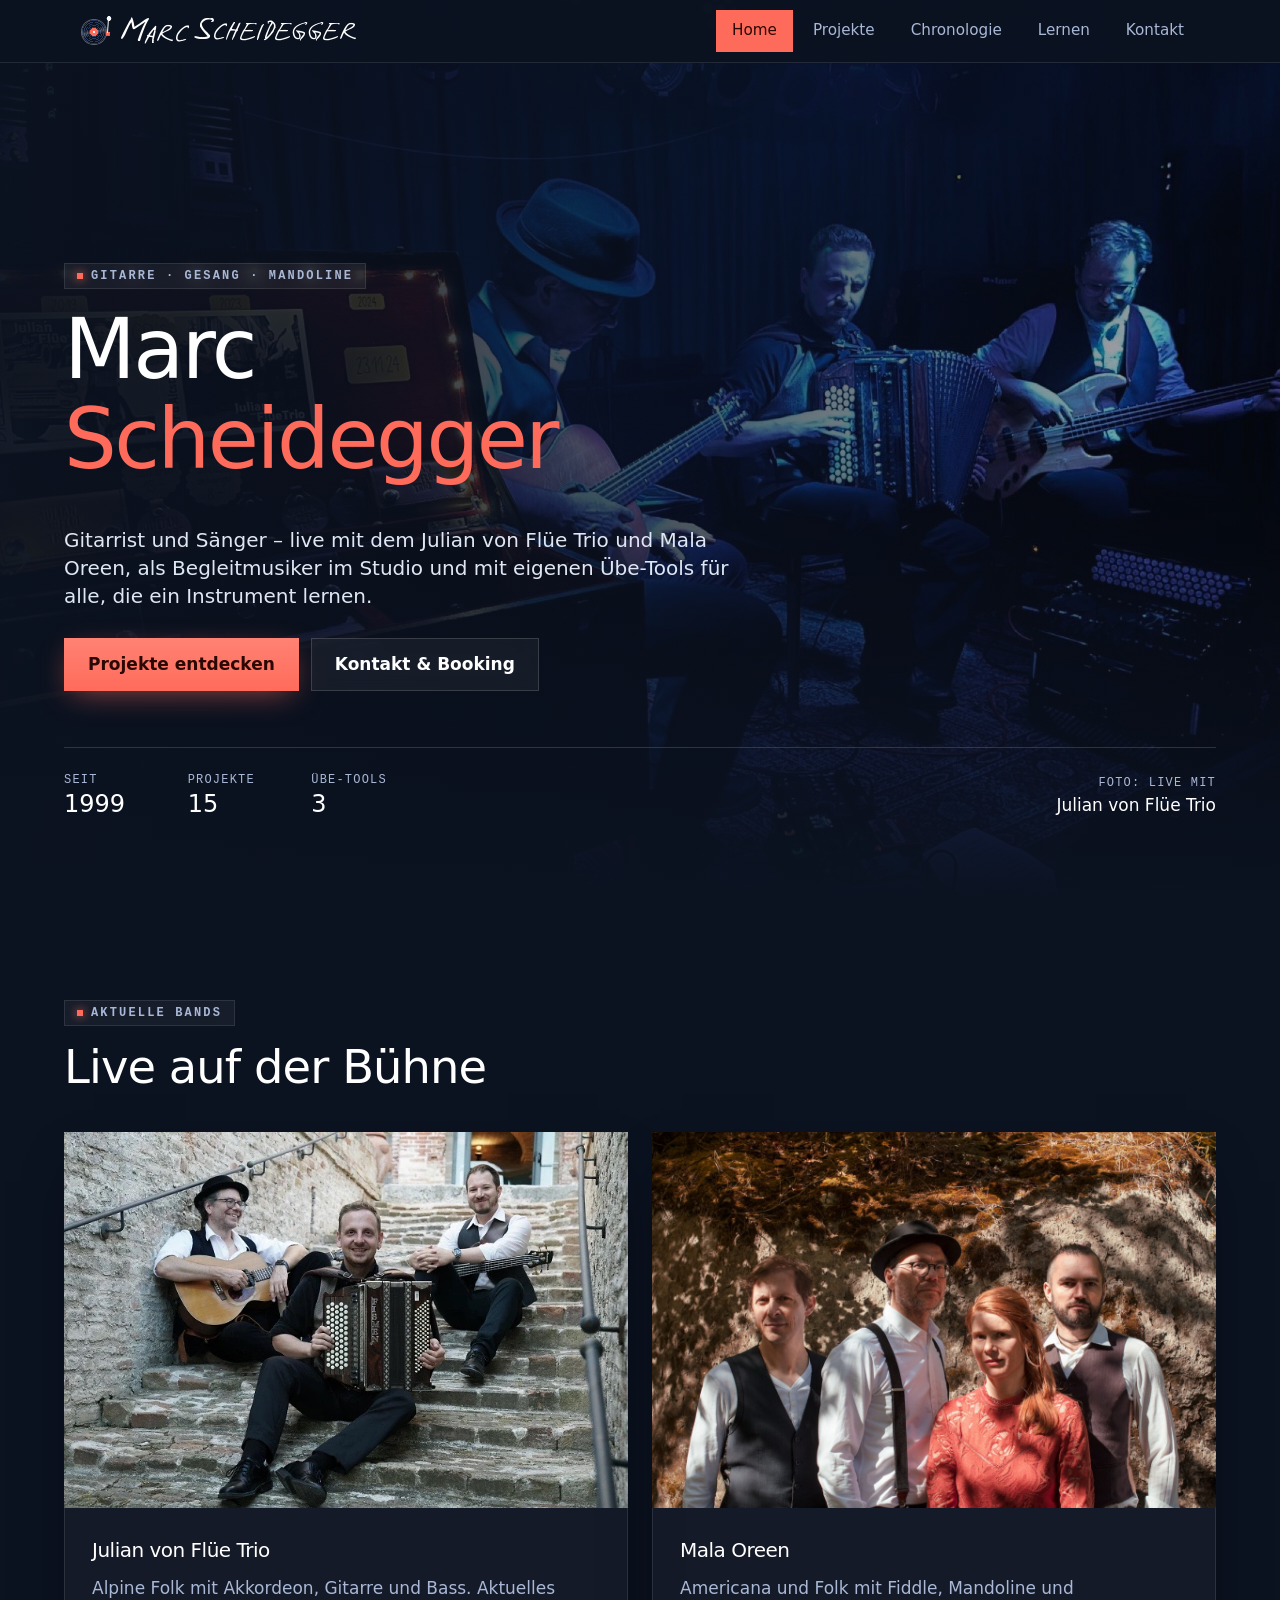
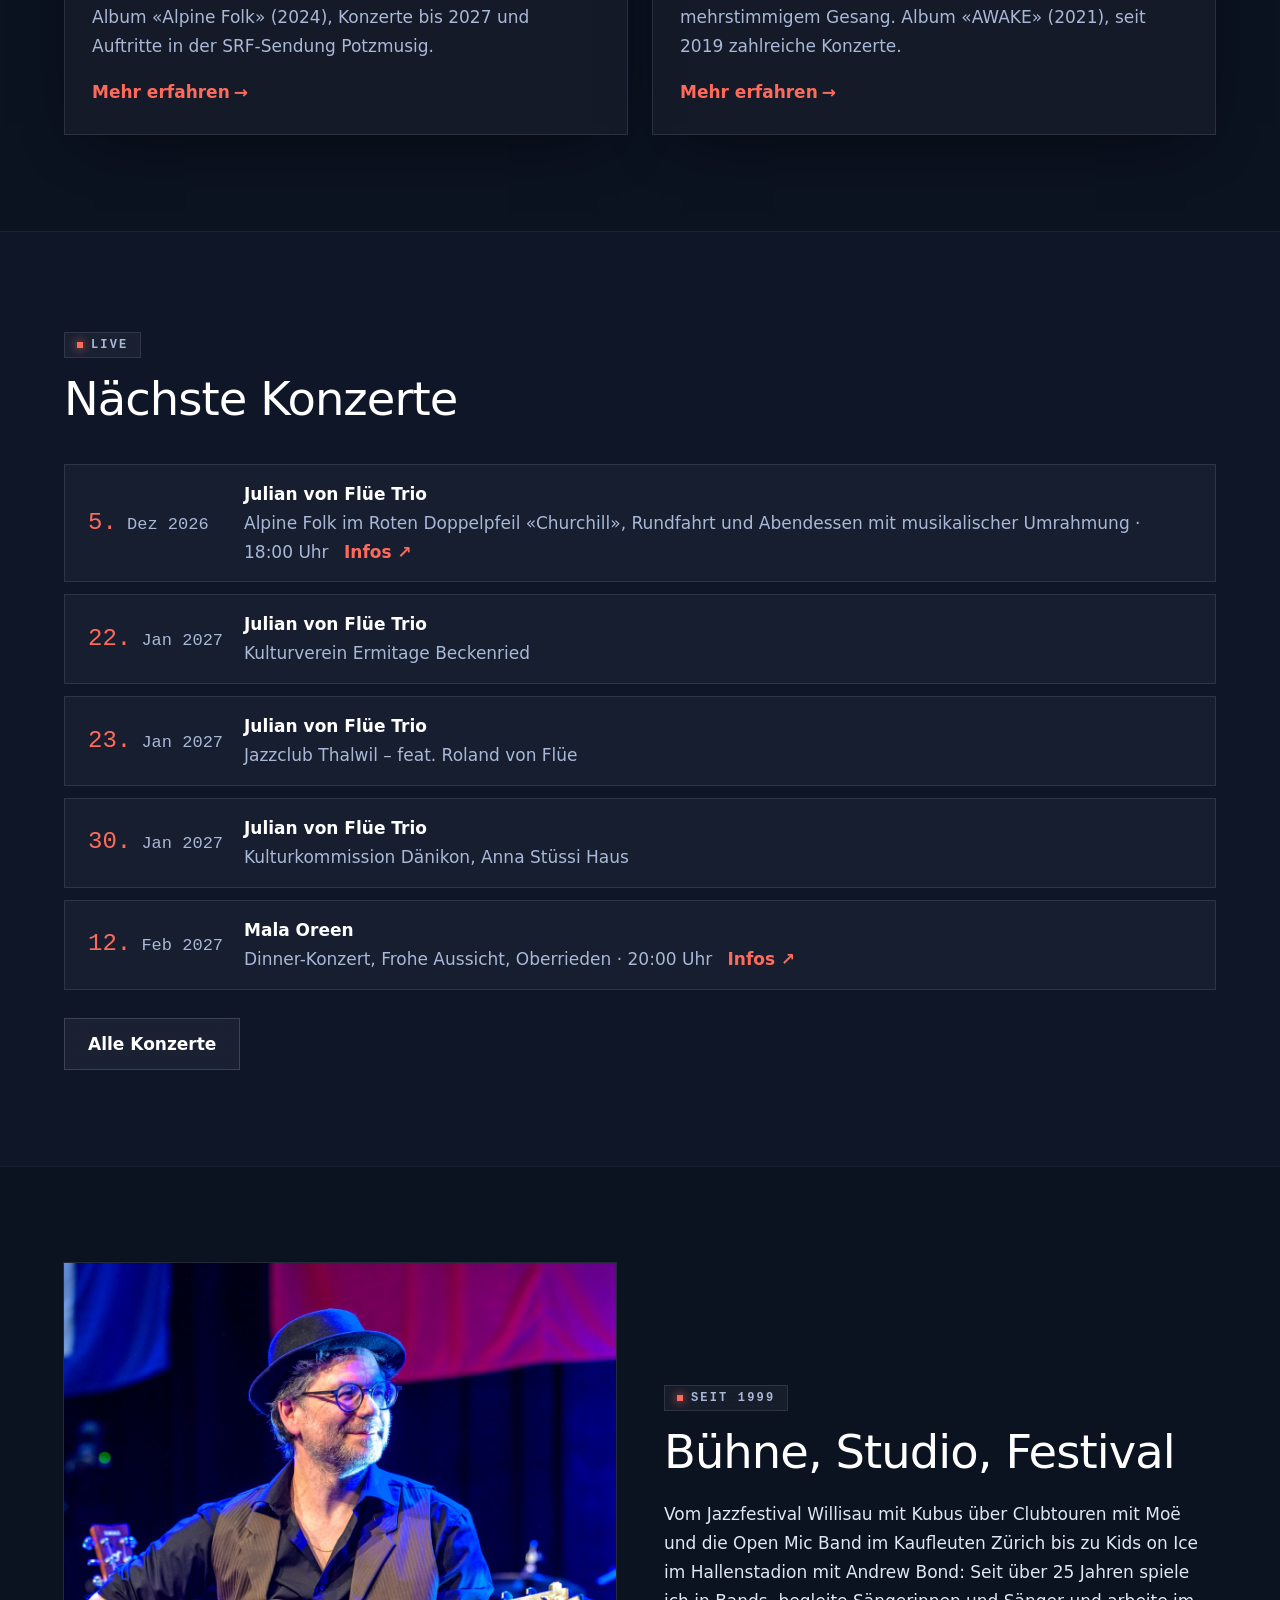
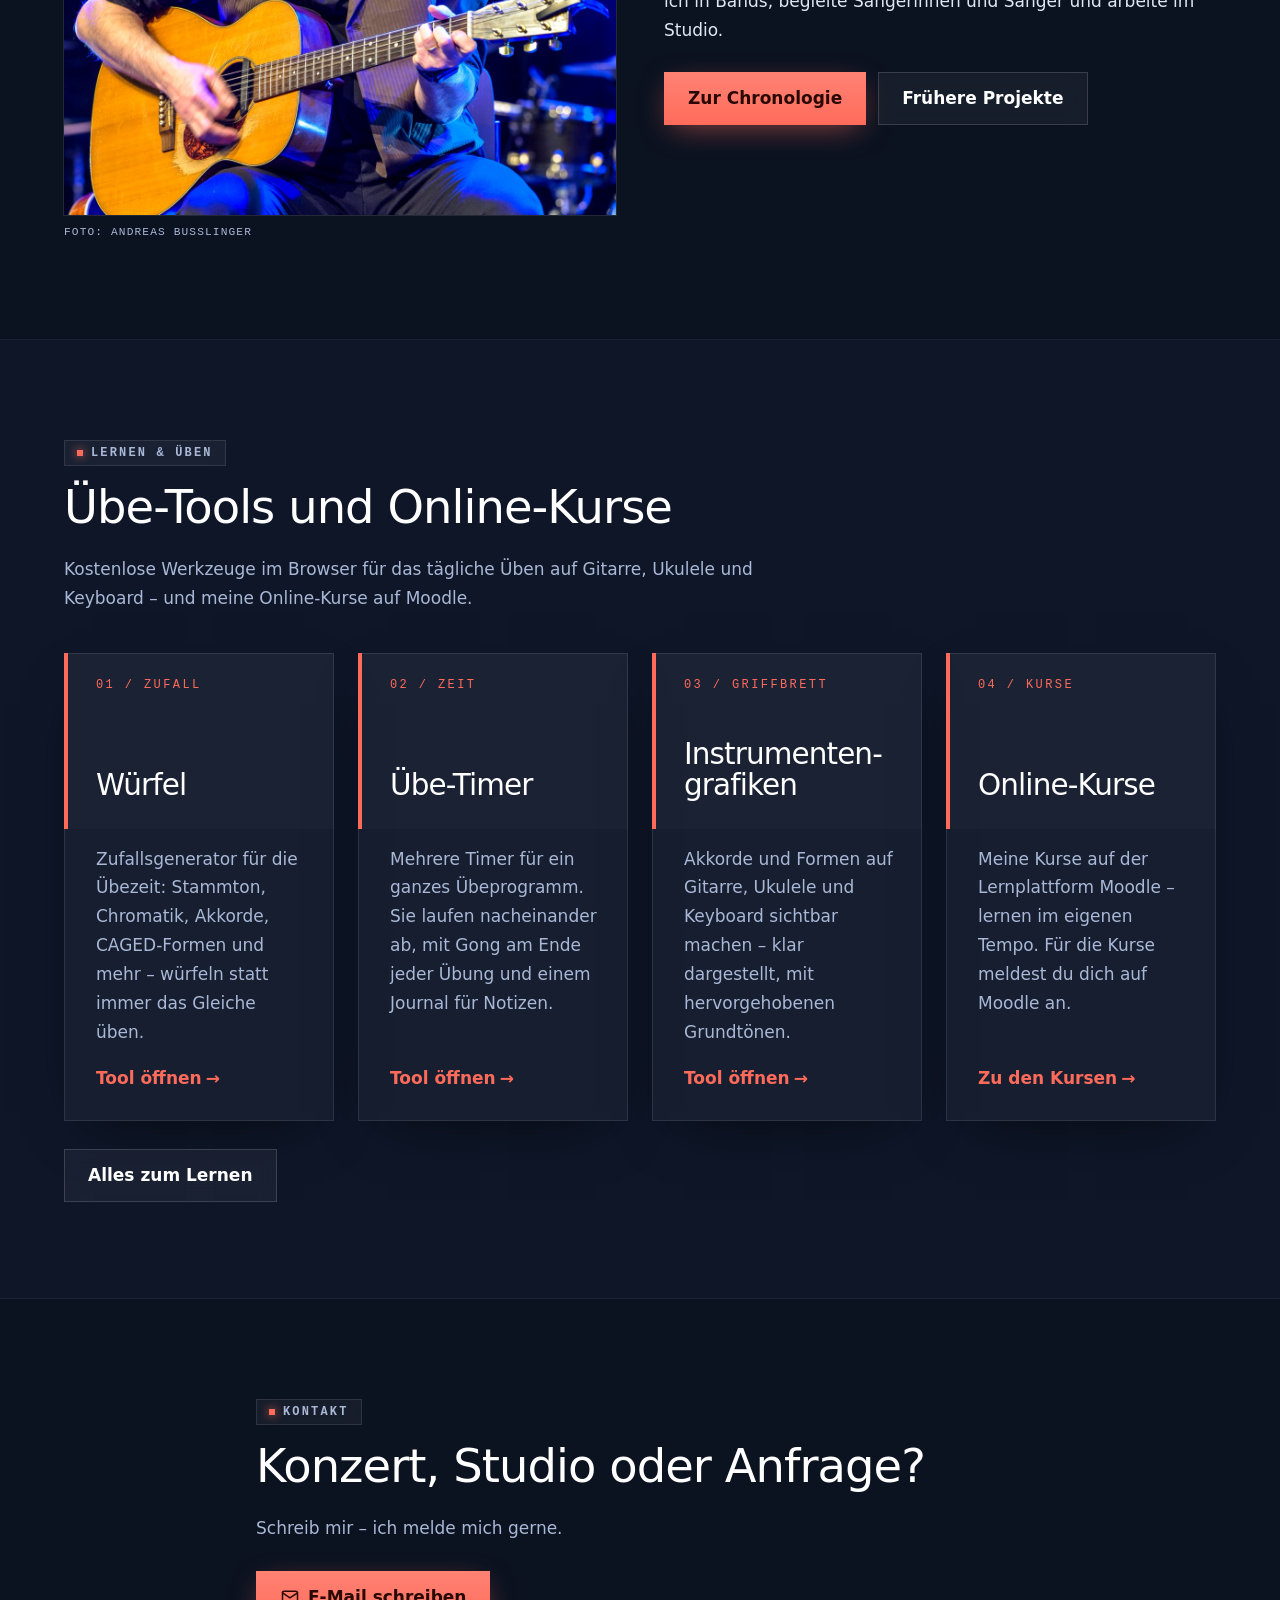
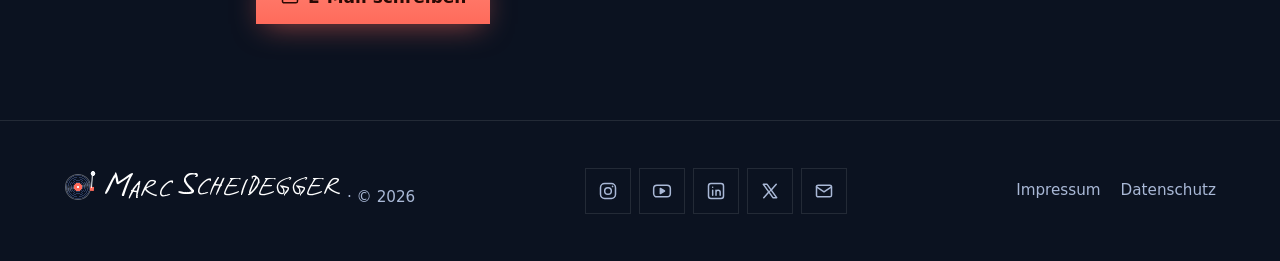
==== index.html @ a6426c43 "Patrick Jonsson: Hörproben Granville Road und Sunrise Co-Authored-By: Claude Opus 5.5 <noreply@anthr" ====
<!doctype html>
<!-- Diese Datei wird von build.py erzeugt – Änderungen bitte dort machen. -->
<html lang="de-CH">
<head>
    <!-- Unsichtbarer Kopf: Zeichensatz, Handy-Darstellung, Titel, Beschreibung
         für Google (description) und für Link-Vorschauen (og:…), Icon, CSS und JS -->
    <meta charset="utf-8">
    <meta name="viewport" content="width=device-width, initial-scale=1">
    <title>Marc Scheidegger – Gitarre &amp; Gesang</title>
    <meta name="description" content="Marc Scheidegger – Gitarrist und Sänger mit dem Julian von Flüe Trio, Mala Oreen und Boogiefox. Projekte, Chronologie und Übe-Tools.">
    <meta property="og:title" content="Marc Scheidegger – Gitarre &amp; Gesang">
    <meta property="og:description" content="Marc Scheidegger – Gitarrist und Sänger mit dem Julian von Flüe Trio, Mala Oreen und Boogiefox. Projekte, Chronologie und Übe-Tools.">
    <meta property="og:image" content="https://marcscheidegger.ch/img/hero-jvf-earlclub.jpg">
    <meta property="og:type" content="website">
    <meta name="theme-color" content="#0b1220">
    <link rel="icon" href="favicon.svg" type="image/svg+xml">
    <link rel="stylesheet" href="css/site.css?v=23">
    <script src="js/site.js?v=23"></script>
</head>
<body>
    <!-- Unsichtbarer Sprunglink für Tastatur- und Screenreader-Nutzer -->
    <a class="skip" href="#inhalt">Zum Inhalt</a>

    <!-- ===== KOPFZEILE: Name links, Navigation rechts (bleibt beim Scrollen oben).
         Auf dem Handy wird die Navigation hinter dem Knopf "Menü" versteckt. ===== -->
    <!-- Kopfleiste bündig oben über die ganze Breite, deckendes Nachtblau: Tailwind-Klassen direkt hier (Aussehen der Menüpunkte: .nav in src/site.tailwind.css) -->
    <header class="site-header fixed inset-x-0 top-0 z-50 border-b border-white/10 bg-night-950/95 backdrop-blur-xl">
        <div class="relative mx-auto flex max-w-6xl items-center justify-between gap-4 px-4 py-2.5">
            <a class="logo" href="index.html" aria-label="Marc Scheidegger – Startseite" data-jukebox aria-controls="jukebox" title="Plattenspieler: Jukebox öffnen"><b class="logo-zeichen" aria-hidden="true"></b><span class="logo-wort">Marc</span> <span class="logo-wort">Scheidegger</span></a>
            <button class="nav-toggle" aria-expanded="false" aria-controls="nav" aria-label="Menü"><span aria-hidden="true"></span></button>
            <nav class="nav" id="nav" aria-label="Hauptnavigation">
                <ul>
                <li><a href="index.html" aria-current="page">Home</a></li>
                <li><a href="projekte.html">Projekte</a></li>
                <li><a href="chronologie.html">Chronologie</a></li>
                <li><a href="lernen.html">Lernen</a></li>
                <li><a href="kontakt.html">Kontakt</a></li>
                </ul>
            </nav>
        </div>
    </header>

    <!-- ===== JUKEBOX: öffnet sich beim Klick auf den Plattenspieler im Logo (site.js) ===== -->
    <div class="jukebox" id="jukebox" role="dialog" aria-label="Jukebox" hidden>
        <div class="jb-kopf"><p><span>Jukebox</span> Hörproben nach Künstler · Apple Music</p><button type="button" aria-label="Jukebox schliessen">×</button></div>
        <div class="jb-liste">
            <section class="jb-kuenstler">
                <h3><a href="projekte.html#julian-von-fluee">Julian von Flüe Trio</a> <span>6 Songs</span></h3>
                <ul>
                    <li><a class="track" href="https://music.apple.com/ch/album/1779697391?i=1779698068" data-embed="https://embed.music.apple.com/ch/album/1779697391?i=1779698068" data-title="Julian von Flüe Trio – Wie Zyt verstricht"><b>Wie Zyt verstricht</b> <span>Alpine Folk · 2024</span></a></li>
                    <li><a class="track" href="https://music.apple.com/ch/album/1779697391?i=1779698061" data-embed="https://embed.music.apple.com/ch/album/1779697391?i=1779698061" data-title="Julian von Flüe Trio – Linas chlini Wunderwält"><b>Linas chlini Wunderwält</b> <span>Alpine Folk · 2024</span></a></li>
                    <li><a class="track" href="https://music.apple.com/ch/album/1690417968?i=1690418999" data-embed="https://embed.music.apple.com/ch/album/1690417968?i=1690418999" data-title="Julian von Flüe Trio – Übers Kopfsteipflaschter"><b>Übers Kopfsteipflaschter</b> <span>Dur d’Altstadt · 2023</span></a></li>
                    <li><a class="track" href="https://music.apple.com/ch/album/1690417968?i=1690418722" data-embed="https://embed.music.apple.com/ch/album/1690417968?i=1690418722" data-title="Julian von Flüe Trio – Caviano"><b>Caviano</b> <span>Dur d’Altstadt · 2023</span></a></li>
                    <li><a class="track" href="https://music.apple.com/ch/album/1690417968?i=1690418158" data-embed="https://embed.music.apple.com/ch/album/1690417968?i=1690418158" data-title="Julian von Flüe Trio – Lichtblick"><b>Lichtblick</b> <span>Dur d’Altstadt · 2023</span></a></li>
                    <li><a class="track" href="https://music.apple.com/ch/album/1690406111?i=1690406329" data-embed="https://embed.music.apple.com/ch/album/1690406111?i=1690406329" data-title="Julian von Flüe Trio – De Päuli isch lind"><b>De Päuli isch lind</b> <span>Drive · 2019</span></a></li>
                </ul>
            </section>
            <section class="jb-kuenstler">
                <h3><a href="projekte.html#mala-oreen">Mala Oreen</a> <span>3 Songs</span></h3>
                <p class="jb-hinweis">Aufnahmen ohne mich – live spiele ich Gitarre, Mandoline und Gesang</p>
                <ul>
                    <li><a class="track" href="https://music.apple.com/ch/album/1568707941?i=1568707942" data-embed="https://embed.music.apple.com/ch/album/1568707941?i=1568707942" data-title="Mala Oreen – Ragged Queen"><b>Ragged Queen</b> <span>Awake · 2021</span></a></li>
                    <li><a class="track" href="https://music.apple.com/ch/album/1568707941?i=1568707953" data-embed="https://embed.music.apple.com/ch/album/1568707941?i=1568707953" data-title="Mala Oreen – Offspring"><b>Offspring</b> <span>Awake · 2021</span></a></li>
                    <li><a class="track" href="https://music.apple.com/ch/album/1568707941?i=1568707996" data-embed="https://embed.music.apple.com/ch/album/1568707941?i=1568707996" data-title="Mala Oreen – Awake"><b>Awake</b> <span>Awake · 2021</span></a></li>
                </ul>
            </section>
            <section class="jb-kuenstler">
                <h3><a href="projekte.html#kubus">Kubus</a> <span>2 Songs</span></h3>
                <ul>
                    <li><a class="track" href="https://music.apple.com/ch/album/1435500427?i=1435500429" data-embed="https://embed.music.apple.com/ch/album/1435500427?i=1435500429" data-title="Kubus – Hürfel"><b>Hürfel</b> <span>Kubus · 2002</span></a></li>
                    <li><a class="track" href="https://music.apple.com/ch/album/1435500427?i=1435500703" data-embed="https://embed.music.apple.com/ch/album/1435500427?i=1435500703" data-title="Kubus – Pilzkultur"><b>Pilzkultur</b> <span>Kubus · 2002</span></a></li>
                </ul>
            </section>
            <section class="jb-kuenstler">
                <h3><a href="projekte.html#moe">Moë</a> <span>1 Song</span></h3>
                <ul>
                    <li><a class="track" href="https://music.apple.com/ch/album/487607869?i=487608450" data-embed="https://embed.music.apple.com/ch/album/487607869?i=487608450" data-title="Moë – The Same Old Story"><b>The Same Old Story</b> <span>Reflections · 2003</span></a></li>
                </ul>
            </section>
            <section class="jb-kuenstler">
                <h3><a href="projekte.html#patrick-jonsson">Patrick Jonsson</a> <span>2 Songs</span></h3>
                <ul>
                    <li><a class="track" href="https://music.apple.com/ch/album/1292581091?i=1292581102" data-embed="https://embed.music.apple.com/ch/album/1292581091?i=1292581102" data-title="Patrick Jonsson – Granville Road (feat. Anna Kaenzig)"><b>Granville Road (feat. Anna Kaenzig)</b> <span>People Are Strange · 2013</span></a></li>
                    <li><a class="track" href="https://music.apple.com/ch/album/375345689?i=375345739" data-embed="https://embed.music.apple.com/ch/album/375345689?i=375345739" data-title="Patrick Jonsson – Sunrise"><b>Sunrise</b> <span>This Is the Sky · 2009</span></a></li>
                </ul>
            </section>
            <section class="jb-kuenstler">
                <h3><a href="projekte.html#yvonne-moore">Yvonne Moore</a> <span>2 Songs</span></h3>
                <ul>
                    <li><a class="track" href="https://music.apple.com/ch/album/163232224?i=163232718" data-embed="https://embed.music.apple.com/ch/album/163232224?i=163232718" data-title="Yvonne Moore – Closer to You"><b>Closer to You</b> <span>Nomad · 2002</span></a></li>
                    <li><a class="track" href="https://music.apple.com/ch/album/163232224?i=163232902" data-embed="https://embed.music.apple.com/ch/album/163232224?i=163232902" data-title="Yvonne Moore – Come On Yvonne"><b>Come On Yvonne</b> <span>Nomad · 2002</span></a></li>
                </ul>
            </section>
            <section class="jb-kuenstler">
                <h3><a href="projekte.html#stimmreise">stimmreise.ch</a> <span>2 Songs</span></h3>
                <ul>
                    <li><a class="track" href="https://music.apple.com/ch/album/1635556489?i=1635557122" data-embed="https://embed.music.apple.com/ch/album/1635556489?i=1635557122" data-title="stimmreise.ch – Oldbox"><b>Oldbox</b> <span>stimmreise.ch, Vol. 2 · 2010</span></a></li>
                    <li><a class="track" href="https://music.apple.com/ch/album/1635556489?i=1635556510" data-embed="https://embed.music.apple.com/ch/album/1635556489?i=1635556510" data-title="stimmreise.ch – Riiwäiwel"><b>Riiwäiwel</b> <span>stimmreise.ch, Vol. 2 · 2010</span></a></li>
                </ul>
            </section>
            <section class="jb-kuenstler">
                <h3><a href="projekte.html#emel">Emel</a> <span>1 Song</span></h3>
                <ul>
                    <li><a class="track" href="https://music.apple.com/ch/album/1305231429?i=1305231649" data-embed="https://embed.music.apple.com/ch/album/1305231429?i=1305231649" data-title="Emel – Dragon"><b>Dragon</b> <span>Single · 2017</span></a></li>
                </ul>
            </section>
            <section class="jb-kuenstler">
                <h3><a href="projekte.html#guy-vincent">Guy Vincent</a> <span>2 Songs</span></h3>
                <ul>
                    <li><a class="track" href="https://music.apple.com/ch/album/693996856?i=693996860" data-embed="https://embed.music.apple.com/ch/album/693996856?i=693996860" data-title="Guy Vincent – Expectations"><b>Expectations</b> <span>Expectations · 2013</span></a></li>
                    <li><a class="track" href="https://music.apple.com/ch/album/693996856?i=693996891" data-embed="https://embed.music.apple.com/ch/album/693996856?i=693996891" data-title="Guy Vincent – We Live"><b>We Live</b> <span>Expectations · 2013</span></a></li>
                </ul>
            </section>
        </div>
    </div>

    <!-- ===== HAUPTINHALT der Seite ===== -->
    <main id="inhalt">
        <!-- ===== SEITENKOPF: grosses Bühnenfoto, Name, Kurzbeschreibung ===== -->
        <!-- Bühnenfoto bildschirmfüllend im Hintergrund, darüber dunkle Verläufe für die Lesbarkeit;
             Text unten links, Schild "Live mit" unten rechts (nur auf grossen Bildschirmen) -->
        <section class="relative isolate flex min-h-svh items-end overflow-hidden pt-32 pb-14 sm:pb-20">
            <img class="absolute inset-0 -z-20 size-full object-cover object-[60%_center]" src="img/hero-jvf-earlclub.jpg" alt="Marc Scheidegger mit dem Julian von Flüe Trio auf der Bühne" width="2000" height="1500" fetchpriority="high">
            <div class="absolute inset-0 -z-10 bg-gradient-to-r from-night-950/95 via-night-950/60 to-night-950/10" aria-hidden="true"></div>
            <div class="absolute inset-0 -z-10 bg-gradient-to-t from-night-950 via-night-950/20 to-night-950/40" aria-hidden="true"></div>
            <div class="wrap">
                <div class="max-w-2xl">
                    <span class="kicker">Gitarre · Gesang · Mandoline</span>
                    <h1>Marc <span class="text-akzent-500">Scheidegger</span></h1>
                    <p class="lead">Gitarrist und Sänger – live mit dem Julian von Flüe Trio und Mala Oreen, als Begleitmusiker im Studio und mit eigenen Übe-Tools für alle, die ein Instrument lernen.</p>
                    <div class="btns">
                        <a class="btn" href="projekte.html">Projekte entdecken</a>
                        <a class="btn ghost" href="kontakt.html">Kontakt &amp; Booking</a>
                    </div>
                </div>
                <div class="mt-14 flex flex-wrap items-end justify-between gap-6 border-t border-white/15 pt-6">
                    <dl class="m-0 grid grid-cols-3 gap-8 sm:gap-12">
                        <div><dt class="font-schreib text-xs tracking-widest text-night-300 uppercase">Seit</dt><dd class="m-0 text-2xl font-light text-white">1999</dd></div>
                        <div><dt class="font-schreib text-xs tracking-widest text-night-300 uppercase">Projekte</dt><dd class="m-0 text-2xl font-light text-white">15</dd></div>
                        <div><dt class="font-schreib text-xs tracking-widest text-night-300 uppercase">Übe-Tools</dt><dd class="m-0 text-2xl font-light text-white">3</dd></div>
                    </dl>
                    <p class="m-0 hidden text-right sm:block"><span class="block font-schreib text-xs tracking-widest text-night-300 uppercase">Foto: live mit</span><span class="font-medium text-white">Julian von Flüe Trio</span></p>
                </div>
            </div>
        </section>

        <!-- ===== AKTUELLE BANDS: zwei Karten (Text hier direkt im band_card-Aufruf) ===== -->
        <section class="section">
            <div class="wrap">
                <div class="section-head">
                    <span class="kicker">Aktuelle Bands</span>
                    <h2>Live auf der Bühne</h2>
                </div>
                <div class="grid two">
                    <a class="card" href="projekte.html#julian-von-fluee">
                        <img src="img/julian-von-fluee-trio-treppe.jpg" alt="Julian von Flüe Trio" loading="lazy" width="1200" height="800">
                        <div class="body">
                            <h3>Julian von Flüe Trio</h3>
                            <p>Alpine Folk mit Akkordeon, Gitarre und Bass. Aktuelles Album «Alpine Folk» (2024), Konzerte bis 2027 und Auftritte in der SRF-Sendung Potzmusig.</p>
                            <span class="more">Mehr erfahren</span>
                        </div>
                    </a>
                    <a class="card" href="projekte.html#mala-oreen">
                        <img src="img/mala-oreen.jpg" alt="Mala Oreen" loading="lazy" width="1200" height="800">
                        <div class="body">
                            <h3>Mala Oreen</h3>
                            <p>Americana und Folk mit Fiddle, Mandoline und mehrstimmigem Gesang. Album «AWAKE» (2021), seit 2019 zahlreiche Konzerte.</p>
                            <span class="more">Mehr erfahren</span>
                        </div>
                    </a>
                </div>
            </div>
        </section>

        <!-- ===== NÄCHSTE KONZERTE: die nächsten 5 aus der Liste KONZERTE ===== -->
        <section class="section alt">
            <div class="wrap">
                <div class="section-head">
                    <span class="kicker">Live</span>
                    <h2>Nächste Konzerte</h2>
                </div>
                <ul class="gigs" data-limit="5">
                    <li data-date="2026-11-21">
                        <time datetime="2026-11-21"><b>21.</b> Nov 2026</time>
                        <div><strong>Julian von Flüe Trio</strong><span>ARTick – Schlössli Mattstetten · 20:00 Uhr</span> <a href="https://eventfrog.ch/de/p/konzerte/folk/julian-von-fluee-trio-alpine-folk-7462512049513359337.html">Infos ↗</a></div>
                    </li>
                    <li data-date="2026-12-05">
                        <time datetime="2026-12-05"><b>5.</b> Dez 2026</time>
                        <div><strong>Julian von Flüe Trio</strong><span>Alpine Folk im Roten Doppelpfeil «Churchill», Rundfahrt und Abendessen mit musikalischer Umrahmung · 18:00 Uhr</span> <a href="https://www.sbb.ch/de/freizeit-ferien/ideen/angebot.html/zuege/folkmusik-churchill">Infos ↗</a></div>
                    </li>
                    <li data-date="2027-01-22">
                        <time datetime="2027-01-22"><b>22.</b> Jan 2027</time>
                        <div><strong>Julian von Flüe Trio</strong><span>Kulturverein Ermitage Beckenried</span></div>
                    </li>
                    <li data-date="2027-01-23">
                        <time datetime="2027-01-23"><b>23.</b> Jan 2027</time>
                        <div><strong>Julian von Flüe Trio</strong><span>Jazzclub Thalwil – feat. Roland von Flüe</span></div>
                    </li>
                    <li data-date="2027-01-30">
                        <time datetime="2027-01-30"><b>30.</b> Jan 2027</time>
                        <div><strong>Julian von Flüe Trio</strong><span>Kulturkommission Dänikon, Anna Stüssi Haus</span></div>
                    </li>
                    <li data-date="2027-02-12">
                        <time datetime="2027-02-12"><b>12.</b> Feb 2027</time>
                        <div><strong>Mala Oreen</strong><span>Dinner-Konzert, Frohe Aussicht, Oberrieden · 20:00 Uhr</span> <a href="https://www.frohe-aussicht-oberrieden.ch">Infos ↗</a></div>
                    </li>
                    <li data-date="2027-02-26">
                        <time datetime="2027-02-26"><b>26.</b> Feb 2027</time>
                        <div><strong>Julian von Flüe Trio</strong><span>Theater im Pfarrhauskeller Waldenburg</span></div>
                    </li>
                    <li data-date="2027-03-18">
                        <time datetime="2027-03-18"><b>18.</b> Mär 2027</time>
                        <div><strong>Julian von Flüe Trio</strong><span>Kleinkunstbühne Rathus-Schüür Baar · 20:15 Uhr</span></div>
                    </li>
                    <li data-date="2027-03-19">
                        <time datetime="2027-03-19"><b>19.</b> Mär 2027</time>
                        <div><strong>Julian von Flüe Trio</strong><span>Le Singe in Biel · 21:00 Uhr</span></div>
                    </li>
                    <li data-date="2027-04-10">
                        <time datetime="2027-04-10"><b>10.</b> Apr 2027</time>
                        <div><strong>Julian von Flüe Trio</strong><span>Diogenes Theater in Altstätten · 20:00 Uhr</span> <a href="https://diogenes-theater.ch/veranstaltung/julian-von-der-fluehe-trio-alpine-folk/">Infos ↗</a></div>
                    </li>
                    <li data-date="2027-04-23">
                        <time datetime="2027-04-23"><b>23.</b> Apr 2027</time>
                        <div><strong>Julian von Flüe Trio</strong><span>Kulturhalle Rothenburg · 20:00 Uhr</span></div>
                    </li>
                    <li data-date="2027-04-24">
                        <time datetime="2027-04-24"><b>24.</b> Apr 2027</time>
                        <div><strong>Julian von Flüe Trio</strong><span>Kulturschopf Feldbach · 19:30 Uhr</span></div>
                    </li>
                    <li data-date="2027-05-21">
                        <time datetime="2027-05-21"><b>21.</b> Mai 2027</time>
                        <div><strong>Julian von Flüe Trio</strong><span>Kultur Hedingen, Chilehus Hedingen · 20:15 Uhr</span> <a href="https://www.kulturhedingen.ch/events/julian-von-fluee-trio-mit-alpine-folk/">Infos ↗</a></div>
                    </li>
                    <li data-date="2027-10-16">
                        <time datetime="2027-10-16"><b>16.</b> Okt 2027</time>
                        <div><strong>Julian von Flüe Trio</strong><span>Gaswerk Eventbar, Seewen · 20:15 Uhr</span> <a href="https://eventfrog.ch/de/p/konzerte/schlager-volksmusik/julian-von-fluee-trio-ch-7488593819547526692.html">Infos ↗</a></div>
                    </li>
                    <li data-date="2027-10-22">
                        <time datetime="2027-10-22"><b>22.</b> Okt 2027</time>
                        <div><strong>Julian von Flüe Trio</strong><span>Schloss Schauensee, Kriens · 19:30 Uhr</span></div>
                    </li>
                    <li data-date="2027-10-31">
                        <time datetime="2027-10-31"><b>31.</b> Okt 2027</time>
                        <div><strong>Julian von Flüe Trio</strong><span>Kulturraum Marabu, Gelterkinden · 17:00 Uhr</span></div>
                    </li>
                </ul>
                <p class="gigs-empty" hidden>Zurzeit sind keine Konzerte eingetragen.</p>
                <div class="btns"><a class="btn ghost" href="projekte.html#konzerte">Alle Konzerte</a></div>
            </div>
        </section>

        <!-- ===== ÜBER MICH: Porträt links, Text rechts ("split" = zwei Spalten) ===== -->
        <section class="section">
            <div class="wrap split">
                <figure class="m-0"><img src="img/marc-scheidegger-live.jpg" alt="Marc Scheidegger live mit Gitarre auf der Bühne" loading="lazy" width="1200" height="1200"><figcaption class="mt-2 font-schreib text-[0.7rem] tracking-widest text-night-300 uppercase">Foto: Andreas Busslinger</figcaption></figure>
                <div>
                    <span class="kicker">Seit 1999</span>
                    <h2>Bühne, Studio, Festival</h2>
                    <p>Vom Jazzfestival Willisau mit Kubus über Clubtouren mit Moë und die Open Mic Band im Kaufleuten Zürich bis zu Kids on Ice im Hallenstadion mit Andrew Bond: Seit über 25 Jahren spiele ich in Bands, begleite Sängerinnen und Sänger und arbeite im Studio.</p>
                    <div class="btns">
                        <a class="btn" href="chronologie.html">Zur Chronologie</a>
                        <a class="btn ghost" href="projekte.html#frueher">Frühere Projekte</a>
                    </div>
                </div>
            </div>
        </section>

        <!-- ===== ÜBE-TOOLS: drei Karten (Liste TOOLS) ===== -->
        <section class="section alt">
            <div class="wrap">
                <div class="section-head">
                    <span class="kicker">Lernen &amp; Üben</span>
                    <h2>Übe-Tools und Online-Kurse</h2>
                    <p>Kostenlose Werkzeuge im Browser für das tägliche Üben auf Gitarre, Ukulele und Keyboard – und meine Online-Kurse auf Moodle.</p>
                </div>
                <div class="grid vier">
                    <a class="card tool-karte" href="https://zufall.marcscheidegger.ch/">
                        <div class="tool-kopf">
                            <span class="tool-nr">01 / Zufall</span>
                            <h3>Würfel</h3>
                        </div>
                        <div class="body">
                            <p>Zufallsgenerator für die Übezeit: Stammton, Chromatik, Akkorde, CAGED-Formen und mehr – würfeln statt immer das Gleiche üben.</p>
                            <span class="more">Tool öffnen</span>
                        </div>
                    </a>
                    <a class="card tool-karte" href="https://uebetimer.marcscheidegger.ch/">
                        <div class="tool-kopf">
                            <span class="tool-nr">02 / Zeit</span>
                            <h3>Übe-Timer</h3>
                        </div>
                        <div class="body">
                            <p>Mehrere Timer für ein ganzes Übeprogramm. Sie laufen nacheinander ab, mit Gong am Ende jeder Übung und einem Journal für Notizen.</p>
                            <span class="more">Tool öffnen</span>
                        </div>
                    </a>
                    <a class="card tool-karte" href="https://caged.marcscheidegger.ch/">
                        <div class="tool-kopf">
                            <span class="tool-nr">03 / Griffbrett</span>
                            <h3>Instrumenten&shy;grafiken</h3>
                        </div>
                        <div class="body">
                            <p>Akkorde und Formen auf Gitarre, Ukulele und Keyboard sichtbar machen – klar dargestellt, mit hervorgehobenen Grundtönen.</p>
                            <span class="more">Tool öffnen</span>
                        </div>
                    </a>
                    <a class="card tool-karte" href="https://marcscheidegger.moodlecloud.com/">
                        <div class="tool-kopf">
                            <span class="tool-nr">04 / Kurse</span>
                            <h3>Online-Kurse</h3>
                        </div>
                        <div class="body">
                            <p>Meine Kurse auf der Lernplattform Moodle – lernen im eigenen Tempo. Für die Kurse meldest du dich auf Moodle an.</p>
                            <span class="more">Zu den Kursen</span>
                        </div>
                    </a>
                </div>
                <div class="btns"><a class="btn ghost" href="lernen.html">Alles zum Lernen</a></div>
            </div>
        </section>

        <!-- ===== KONTAKT-AUFRUF mit E-Mail-Button ===== -->
        <section class="section">
            <div class="wrap section-head" style="margin-bottom:0">
                <span class="kicker">Kontakt</span>
                <h2>Konzert, Studio oder Anfrage?</h2>
                <p>Schreib mir – ich melde mich gerne.</p>
                <div class="btns"><a class="btn" href="mailto:marcscheidegger@mac.com"><svg viewBox="0 0 24 24" fill="none" stroke="currentColor" stroke-width="1.8" stroke-linecap="round" stroke-linejoin="round" aria-hidden="true"><rect x="3" y="5" width="18" height="14" rx="2"/><path d="m3 7 9 6 9-6"/></svg> E-Mail schreiben</a></div>
            </div>
        </section>
    </main>

    <!-- ===== FUSSZEILE: Copyright, Social-Media-Icons, Impressum/Datenschutz.
         Die Jahreszahl wird von site.js automatisch aktualisiert. ===== -->
    <footer class="site-footer border-t border-white/10 py-12 text-[.95rem] text-night-300">
        <div class="wrap flex flex-wrap items-center justify-between gap-x-8 gap-y-5">
            <p class="m-0"><span class="logo"><b class="logo-zeichen" aria-hidden="true"></b><span class="logo-wort">Marc</span> <span class="logo-wort">Scheidegger</span></span> · © <span data-year>2026</span></p>
            <ul class="social m-0 flex list-none flex-wrap gap-2.5 p-0" aria-label="Social Media">
                <li><a href="https://www.instagram.com/marscx/" aria-label="Instagram" title="Instagram"><svg viewBox="0 0 24 24" fill="none" stroke="currentColor" stroke-width="1.8" stroke-linecap="round" stroke-linejoin="round" aria-hidden="true"><rect x="3" y="3" width="18" height="18" rx="5"/><circle cx="12" cy="12" r="4"/><circle cx="17.5" cy="6.5" r="1" fill="currentColor" stroke="none"/></svg></a></li>
                <li><a href="https://www.youtube.com/watch?v=AC6F9rHJwL4" aria-label="YouTube" title="YouTube"><svg viewBox="0 0 24 24" fill="none" stroke="currentColor" stroke-width="1.8" stroke-linecap="round" stroke-linejoin="round" aria-hidden="true"><rect x="2" y="5" width="20" height="14" rx="4"/><path d="m10 9 5 3-5 3z" fill="currentColor"/></svg></a></li>
                <li><a href="https://www.linkedin.com/in/marc-scheidegger-470537ab/" aria-label="LinkedIn" title="LinkedIn"><svg viewBox="0 0 24 24" fill="none" stroke="currentColor" stroke-width="1.8" stroke-linecap="round" stroke-linejoin="round" aria-hidden="true"><rect x="3" y="3" width="18" height="18" rx="3"/><path d="M8 11v6M8 7.5v.01M12 17v-6M12 13.5a2.5 2.5 0 0 1 5 0V17"/></svg></a></li>
                <li><a href="https://twitter.com/marscx" aria-label="X" title="X"><svg viewBox="0 0 24 24" fill="none" stroke="currentColor" stroke-width="1.8" stroke-linecap="round" stroke-linejoin="round" aria-hidden="true"><path d="M4 4h4.5L20 20h-4.5z"/><path d="M19.5 4l-6.6 7.5M11.1 12.5 4.5 20"/></svg></a></li>
                <li><a href="mailto:marcscheidegger@mac.com" aria-label="E-Mail" title="E-Mail"><svg viewBox="0 0 24 24" fill="none" stroke="currentColor" stroke-width="1.8" stroke-linecap="round" stroke-linejoin="round" aria-hidden="true"><rect x="3" y="5" width="18" height="14" rx="2"/><path d="m3 7 9 6 9-6"/></svg></a></li>
            </ul>
            <ul class="m-0 flex list-none flex-wrap gap-x-5 p-0">
                <li><a class="text-night-300 no-underline hover:text-white" href="impressum.html">Impressum</a></li>
                <li><a class="text-night-300 no-underline hover:text-white" href="datenschutz.html">Datenschutz</a></li>
            </ul>
        </div>
    </footer>
</body>
</html>
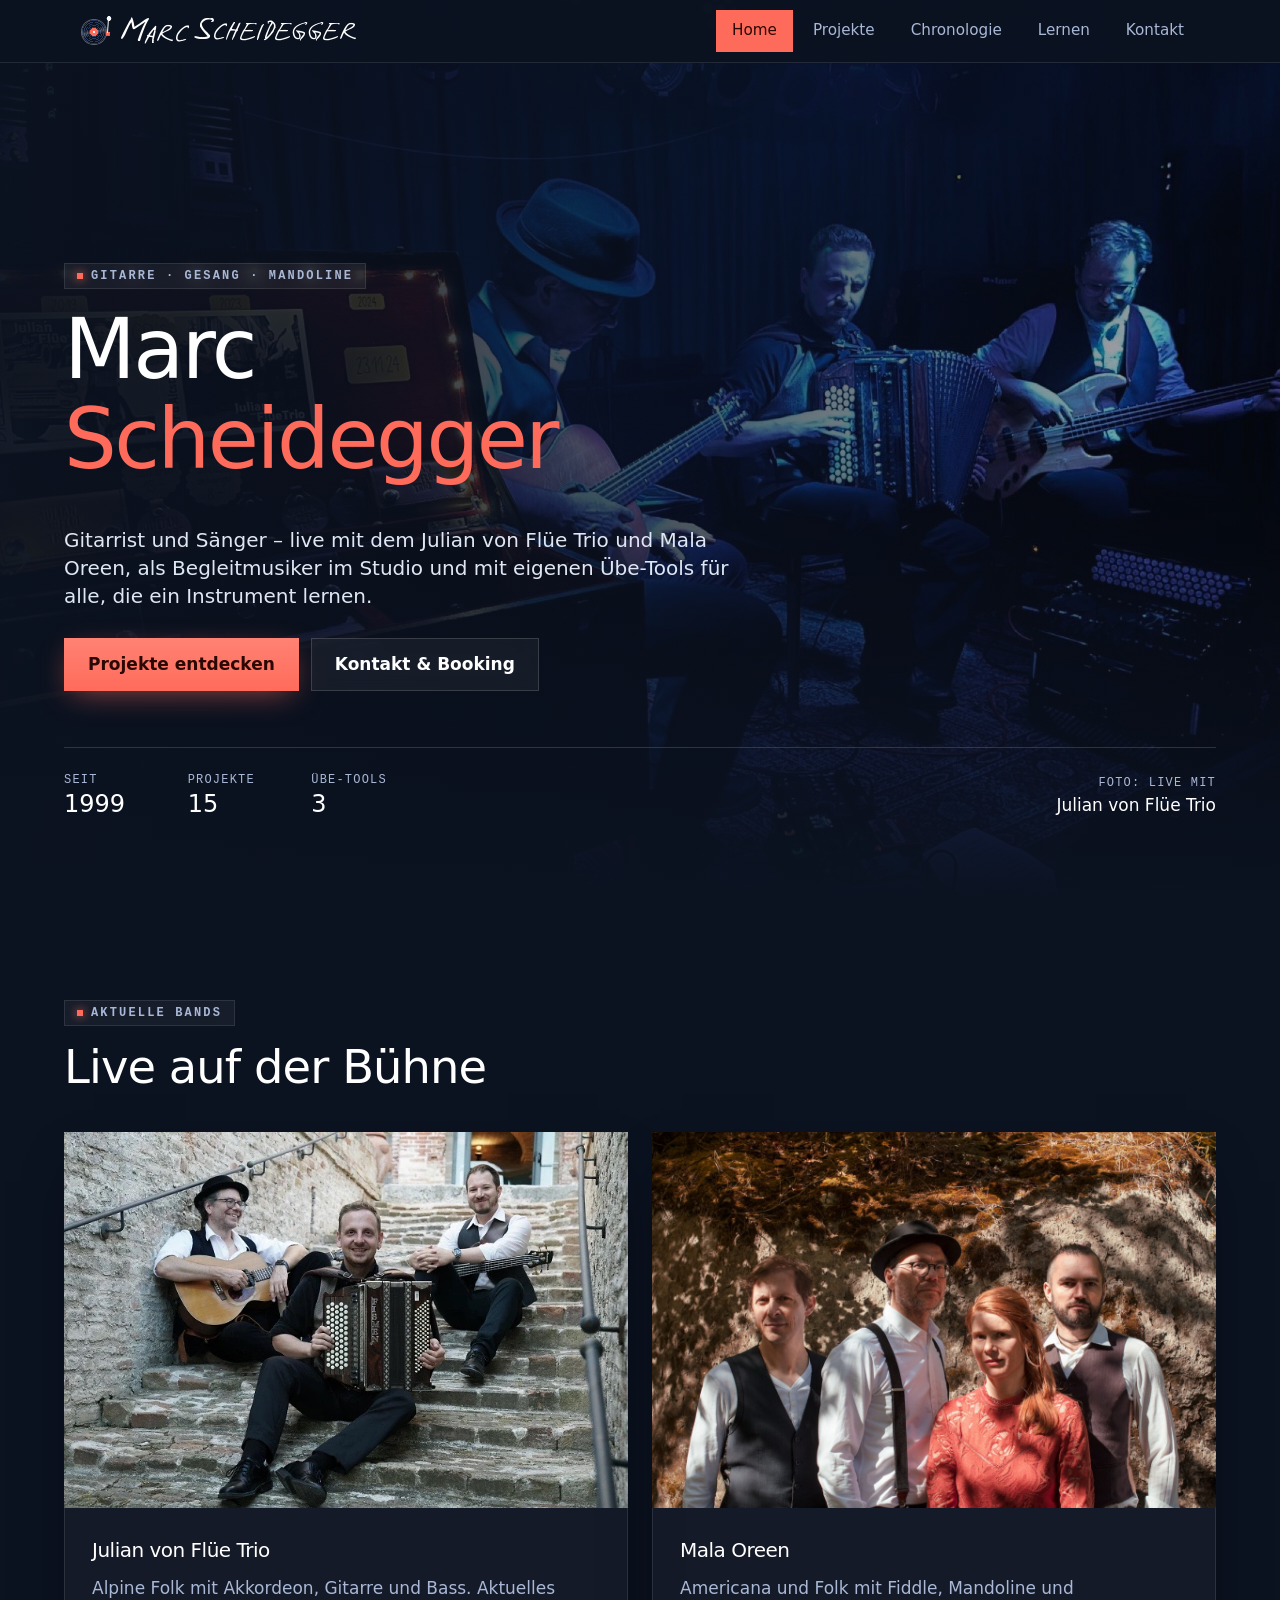
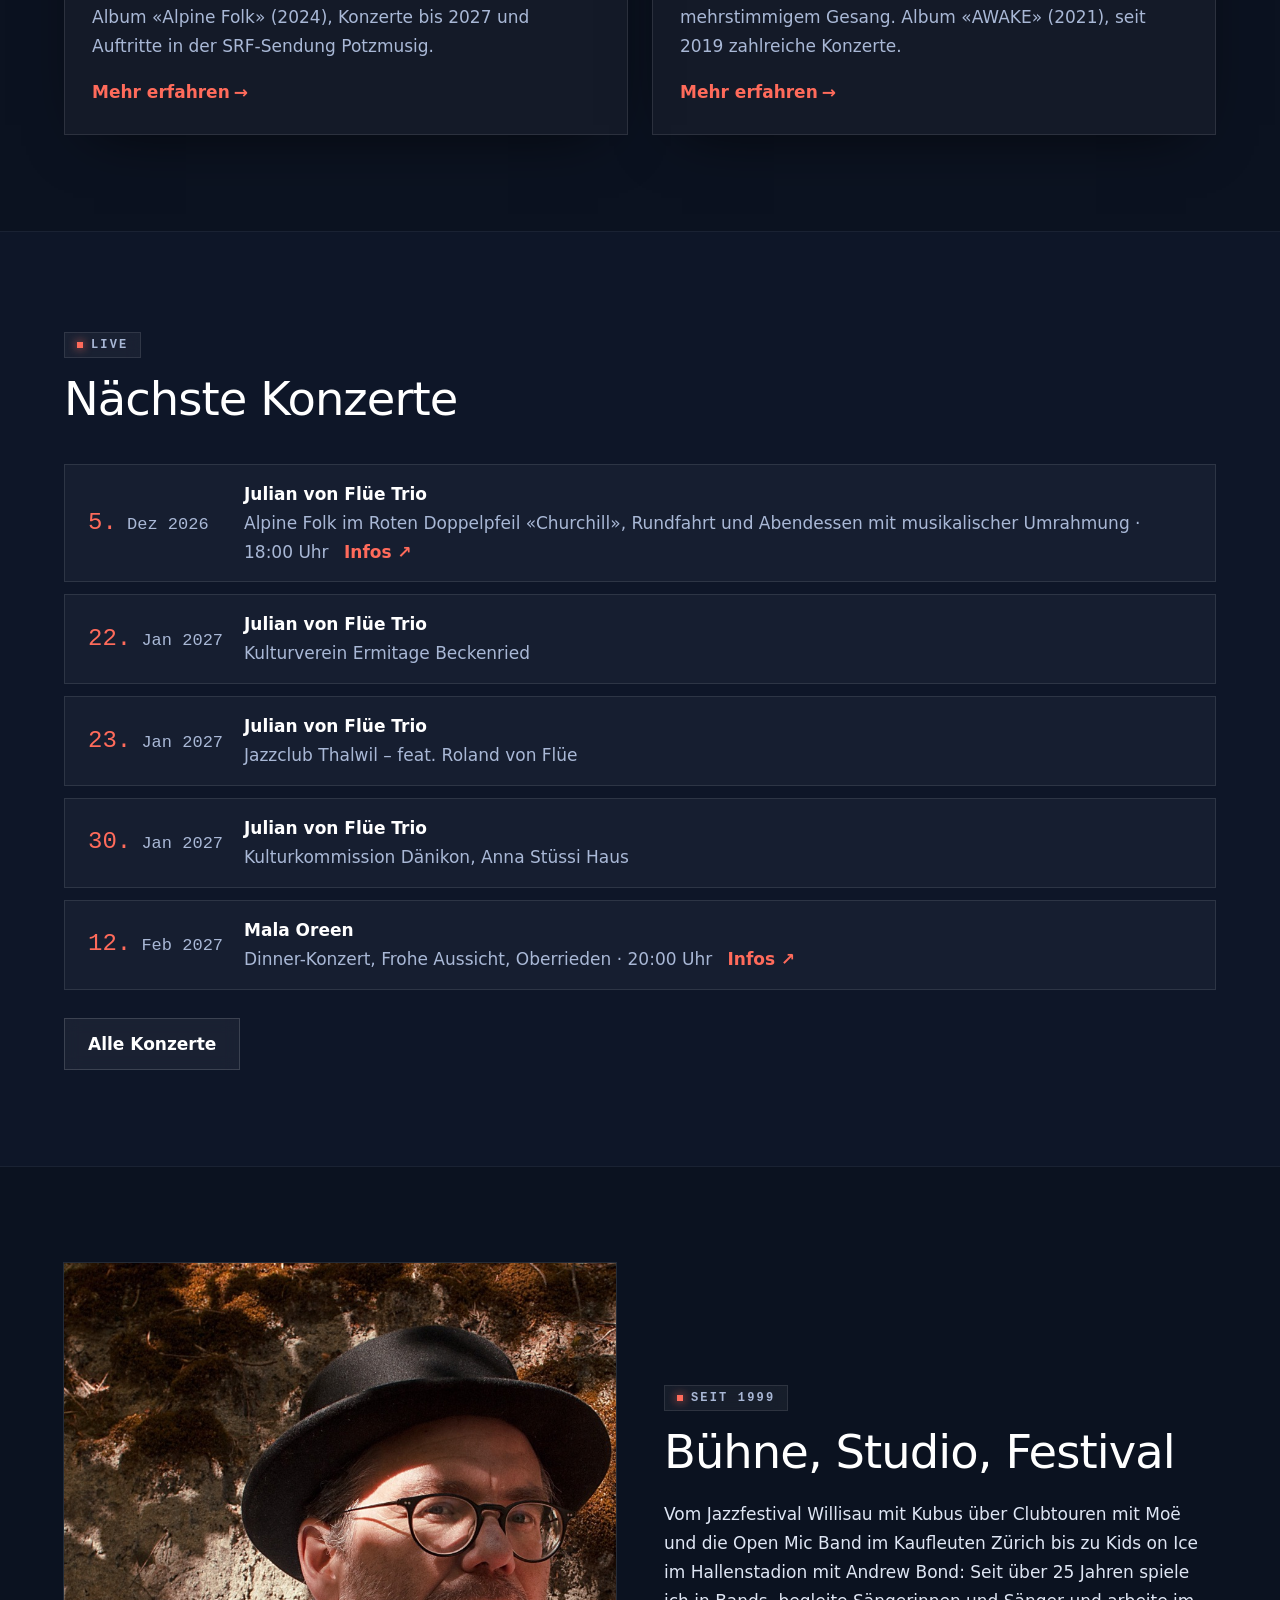
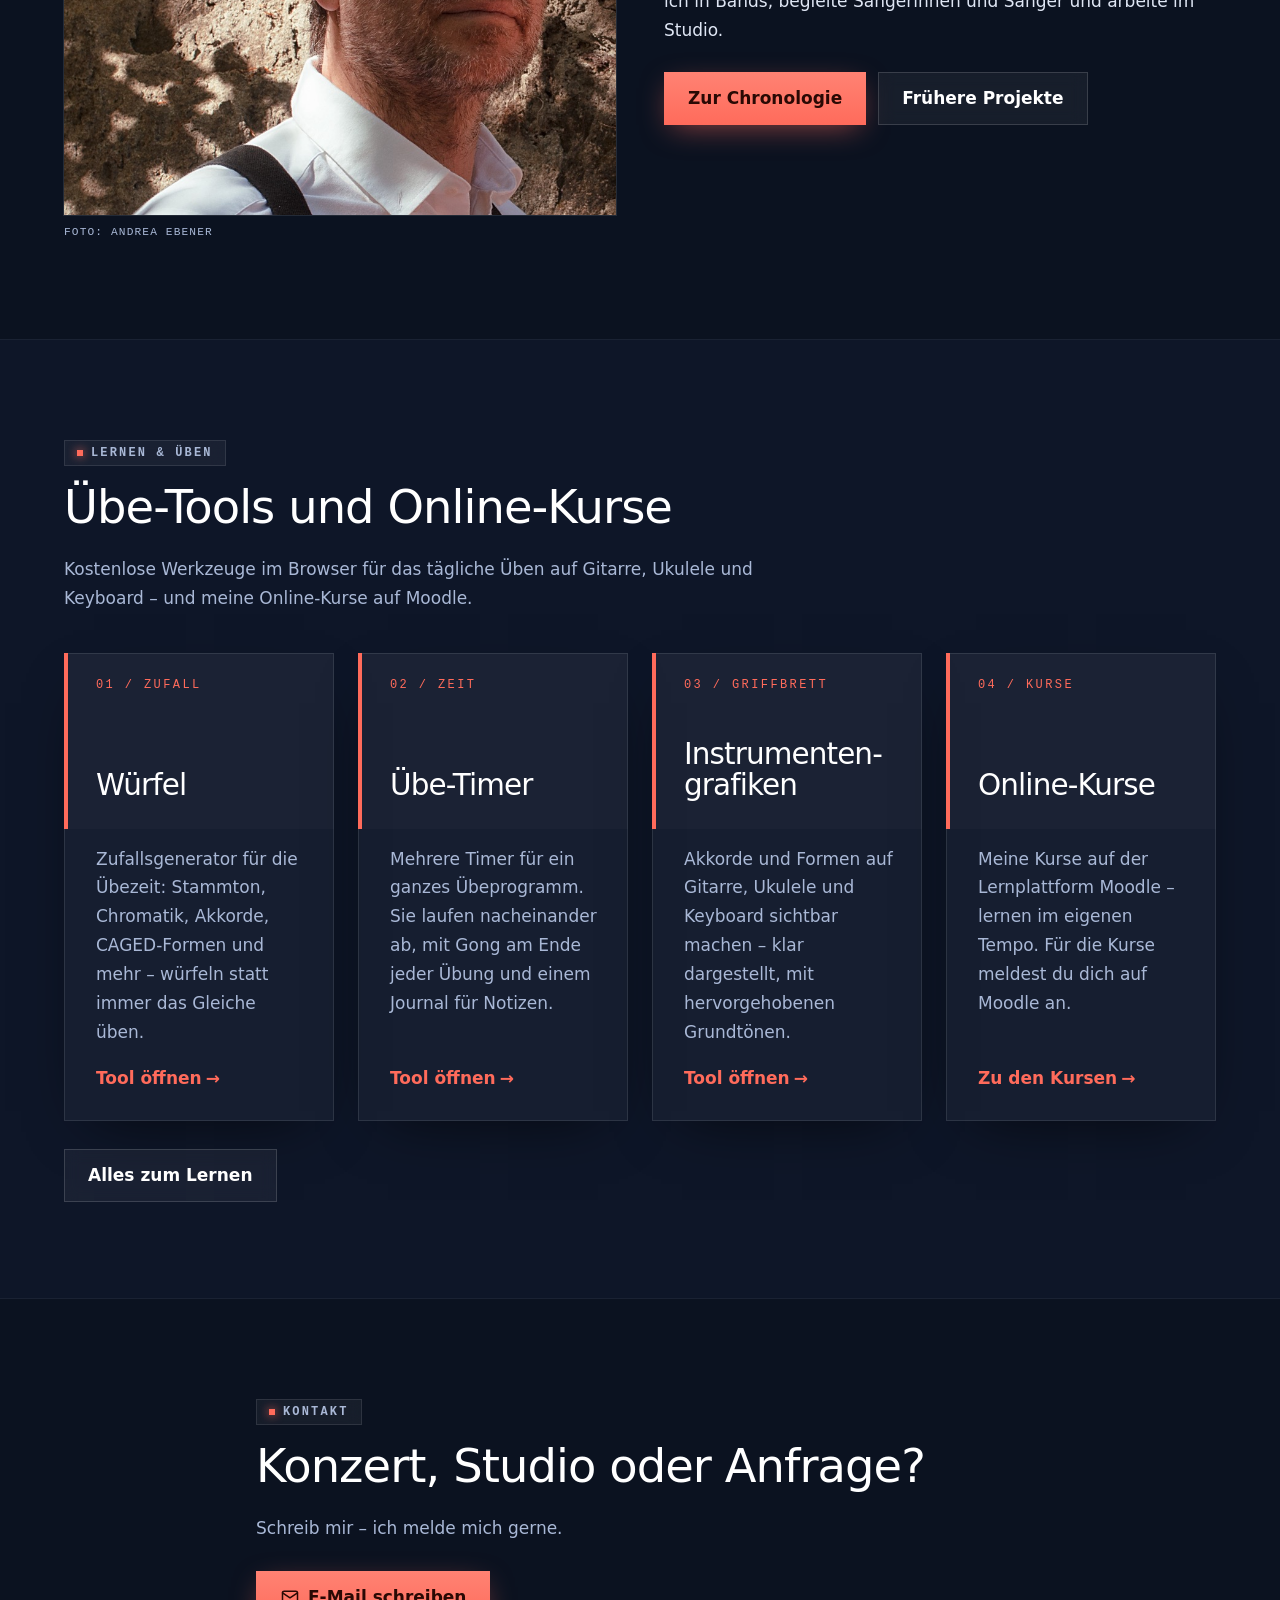
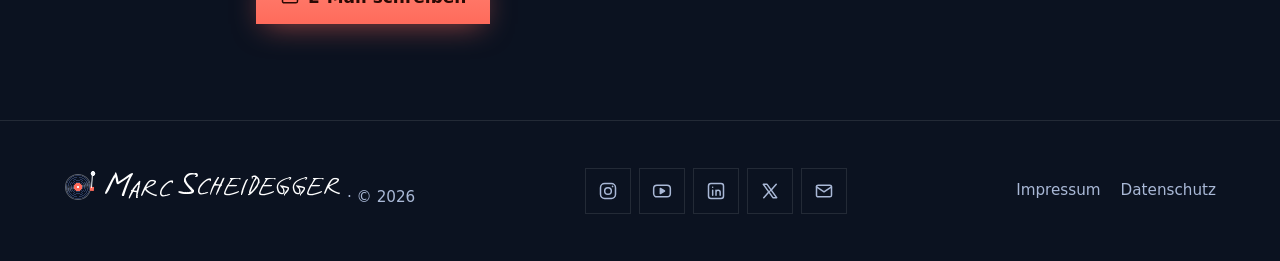
==== commit c960741f: "Startseite: Porträt aus dem Mala-Oreen-Bandfoto statt Live-Foto vor den Tool-Karten Co-Authored-By: " ====
--- a/index.html
+++ b/index.html
@@ -14,8 +14,8 @@
     <meta property="og:type" content="website">
     <meta name="theme-color" content="#0b1220">
     <link rel="icon" href="favicon.svg" type="image/svg+xml">
-    <link rel="stylesheet" href="css/site.css?v=23">
-    <script src="js/site.js?v=23"></script>
+    <link rel="stylesheet" href="css/site.css?v=27">
+    <script src="js/site.js?v=27"></script>
 </head>
 <body>
     <!-- Unsichtbarer Sprunglink für Tastatur- und Screenreader-Nutzer -->
@@ -253,7 +253,7 @@
         <!-- ===== ÜBER MICH: Porträt links, Text rechts ("split" = zwei Spalten) ===== -->
         <section class="section">
             <div class="wrap split">
-                <figure class="m-0"><img src="img/marc-scheidegger-live.jpg" alt="Marc Scheidegger live mit Gitarre auf der Bühne" loading="lazy" width="1200" height="1200"><figcaption class="mt-2 font-schreib text-[0.7rem] tracking-widest text-night-300 uppercase">Foto: Andreas Busslinger</figcaption></figure>
+                <figure class="m-0"><img src="img/marc-scheidegger-portrait.jpg" alt="Porträt Marc Scheidegger mit Hut und Brille" loading="lazy" width="900" height="900"><figcaption class="mt-2 font-schreib text-[0.7rem] tracking-widest text-night-300 uppercase">Foto: Andrea Ebener</figcaption></figure>
                 <div>
                     <span class="kicker">Seit 1999</span>
                     <h2>Bühne, Studio, Festival</h2>
